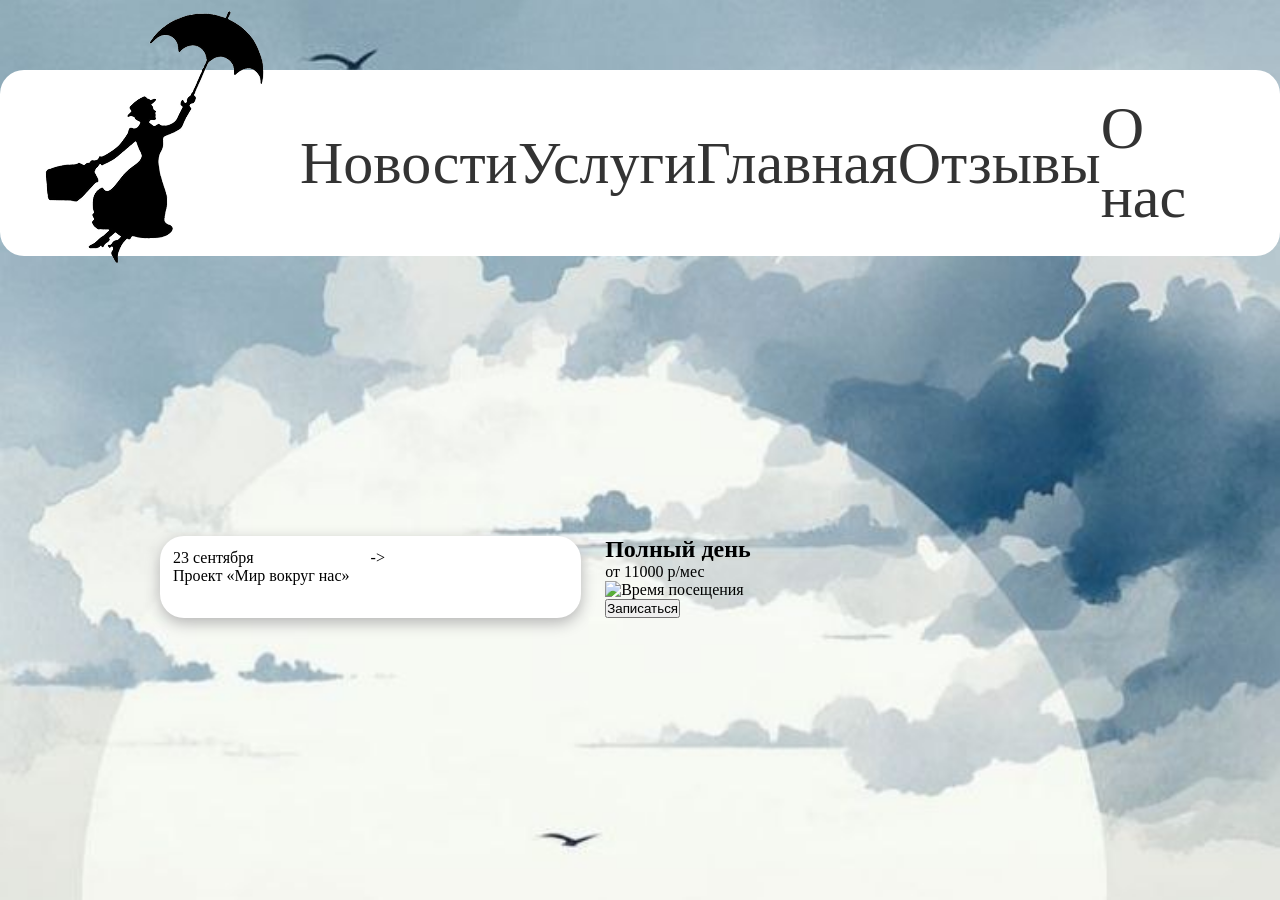
==== index.html @ 0f49af03 "initial commit" ====
<!DOCTYPE html>
<html lang="ru">
<head>
    <meta charset="UTF-8">
    <title>Мерри Поппинс</title>
    <link rel="stylesheet" href="./assets/css/style.css">
</head>
<body>
    <header class="header">
        <a href="/" class="header__logo">
            <img src="./assets/images/logo.png" alt="Логотип">
        </a>
        <nav class="header__nav">
            <a href="/" class="header__links">Новости</a>
            <a href="/" class="header__links">Услуги</a>
            <a href="/" class="header__links">Главная</a>
            <a href="/" class="header__links">Отзывы</a>
            <a href="/" class="header__links">О нас</a>
        </nav>
    </header>
    <main>
        <section class="promo-video">

        </section>
        <section class="event-offer-card">
            <div class="event">
                <div class="event__banner">
                    <div class="event__date">23 сентября</div>
                    <div class="event__link">-></div>
                </div>
                <div class="event__title">
                    Проект «Мир вокруг нас»
                </div>
            </div>
            <article class="offer">
                <div class="offer__content">
                    <div class="offer__text">
                        <h2 class="offer__title">Полный день</h2>
                        <p>от 11000 р/мес</p>
                    </div>
                    <img src="" alt="Время посещения">
                </div>
                <button class="offer__btn">Записаться</button>
            </article>
        </section>
        <section class="event-offer-card">

        </section>
    </main>
</body>
</html>
---- assets/css/style.css ----
@import url("./imports.css");

* {
    box-sizing: border-box;
    margin: 0;
    padding: 0;
}

body {
    background-image: url("../images/background.png");
    background-repeat: no-repeat;
    background-size: cover;
}
.button {
    border: none;
    outline: none;
    background: var(--accent-color);
    padding: 1.5rem;
    border-radius: 24px;
}
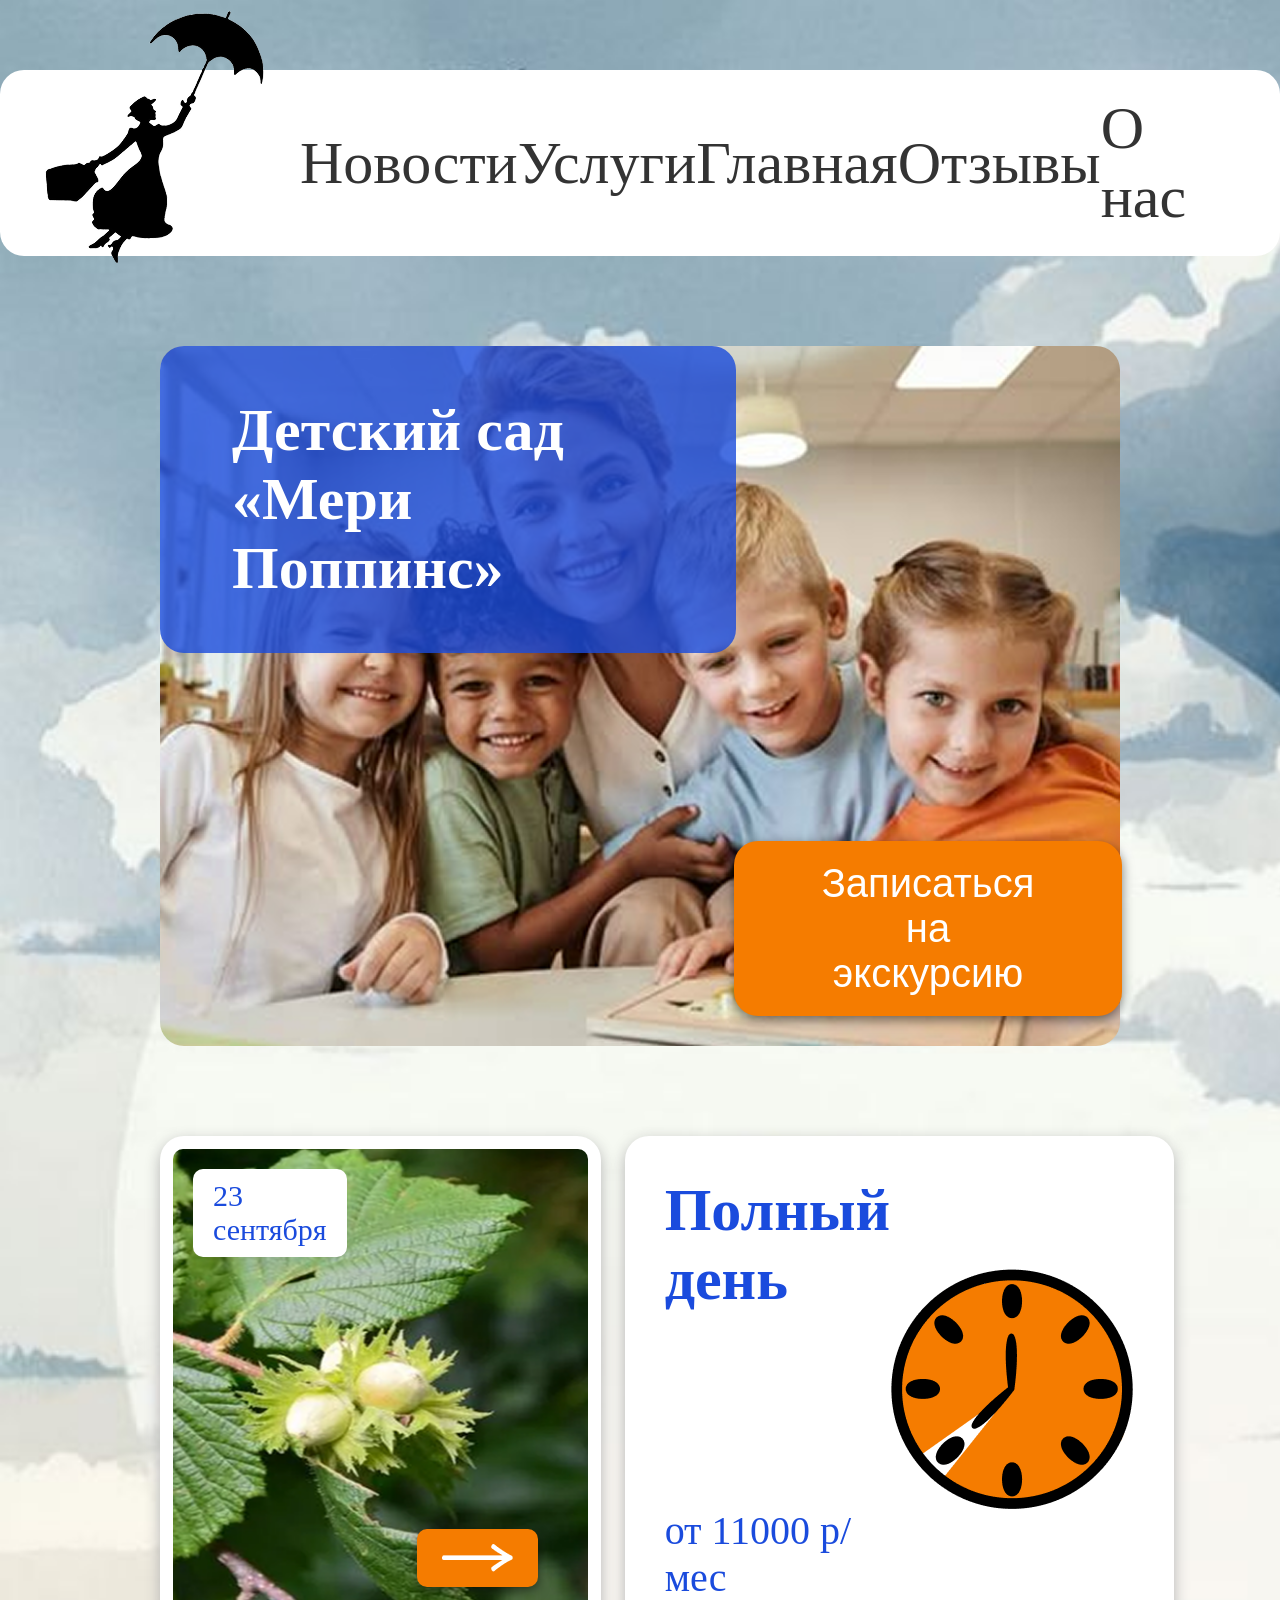
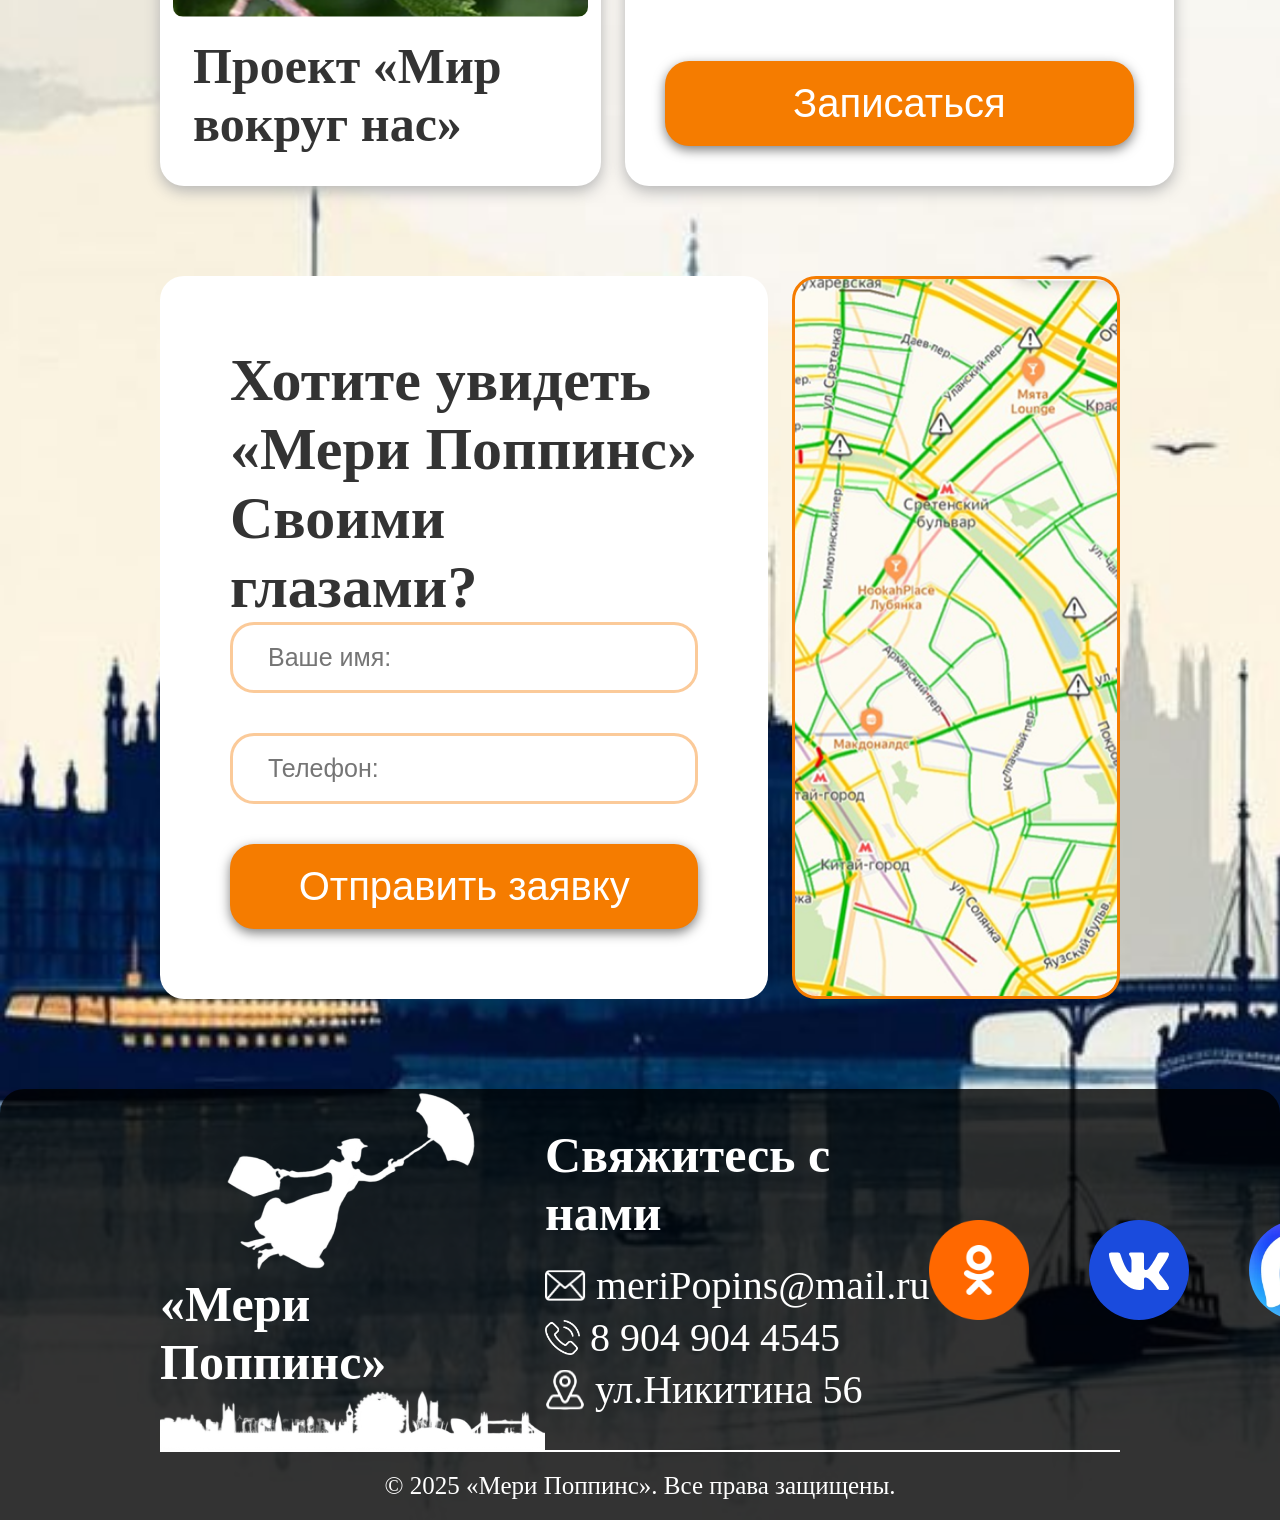
==== commit 8943c076: "add: main page" ====
--- a/index.html
+++ b/index.html
@@ -20,17 +20,30 @@
     </header>
     <main>
         <section class="promo-video">
-
+            <div class="promo-video__container">
+                <div class="promo-video__title">
+                    <h2 class="promo-video__text">Детский сад «Мери Поппинс»</h2>
+                </div>
+                <div class="promo-video__actions">
+                    <button class="promo-video__button button">Записаться на экскурсию</button>
+                </div>
+            </div>
         </section>
         <section class="event-offer-card">
             <div class="event">
                 <div class="event__banner">
-                    <div class="event__date">23 сентября</div>
-                    <div class="event__link">-></div>
+                    <div class="event__container">
+                        <p class="event__date">23 сентября</p>
+                    </div>
+                    <div class="event__actions">
+                        <div class="event__link button">
+                            <img src="/assets/images/event-arrow.png" alt="Ссылка на полное событие">
+                        </div>
+                    </div>
                 </div>
-                <div class="event__title">
+                <h3 class="event__title">
                     Проект «Мир вокруг нас»
-                </div>
+                </h3>
             </div>
             <article class="offer">
                 <div class="offer__content">
@@ -38,14 +51,59 @@
                         <h2 class="offer__title">Полный день</h2>
                         <p>от 11000 р/мес</p>
                     </div>
-                    <img src="" alt="Время посещения">
+                    <img src="/assets/images/clock8-8.png" alt="Время посещения">
                 </div>
-                <button class="offer__btn">Записаться</button>
+                <button class="offer__button button">Записаться</button>
             </article>
         </section>
-        <section class="event-offer-card">
-
+        <section class="contact-form">
+            <div class="contact-form__container">
+                <h2 class="contact-form__title">Хотите увидеть «Мери Поппинс» Своими глазами?</h2>
+                <form class="contact-form__form">
+                    <label>
+                        <input type="text" placeholder="Ваше имя:" required class="contact-form__input input">
+                    </label>
+                    <label>
+                        <input type="text" placeholder="Телефон:" required class="contact-form__input input">
+                    </label>
+                    <button class="contact-form__button button">Отправить заявку</button>
+                </form>
+            </div>
+            <div class="contact-form__map"></div>
         </section>
+        <footer class="footer">
+            <div class="footer__container">
+                <div class="footer__logo">
+                    <img src="/assets/images/footer-logo.png" alt="Логтип">
+                    <h2 class="footer__title">«Мери Поппинс»</h2>
+                    <img src="/assets/images/city-footer.png" alt="Картинка">
+                </div>
+                <div class="footer__text">
+                    <h3 class="footer__subtitle">Свяжитесь с нами</h3>
+                    <div class="footer__contacts">
+                        <div class="footer__contact">
+                            <img src="/assets/icons/mail.svg" alt="Почта">
+                            <p class="footer__contact">meriPopins@mail.ru</p>
+                        </div>
+                        <div class="footer__contact">
+                            <img src="/assets/icons/phone.svg" alt="Телефон">
+                            <p class="footer__contact">8 904 904 4545</p>
+                        </div>
+                        <div class="footer__contact">
+                            <img src="/assets/icons/map.svg" alt="Карта">
+                            <p class="footer__contact">ул.Никитина 56</p>
+                        </div>
+                    </div>
+                </div>
+                <div class="footer__socials">
+                    <img src="/assets/icons/odnoclasniki.svg" alt="Однокласники">
+                    <img src="/assets/icons/vk.svg" alt="ВК">
+                    <img src="/assets/icons/max.svg" alt="Max">
+                </div>
+            </div>
+            <div class="footer__line"></div>
+            <div class="footer__copyright">&copy; 2025 «Мери Поппинс». Все права защищены.</div>
+        </footer>
     </main>
 </body>
 </html>
--- a/assets/css/style.css
+++ b/assets/css/style.css
@@ -14,7 +14,27 @@
 .button {
     border: none;
     outline: none;
+    font-size: var(--size-secondary);
     background: var(--accent-color);
-    padding: 1.5rem;
-    border-radius: 24px;
+    color: var(--background);
+    cursor: pointer;
+    transition: 0.1s;
+    box-shadow: 0 4px 12px rgba(0, 0, 0, 0.5);
+}
+
+.button:hover {
+    opacity: 0.8;
+}
+
+.button:active {
+    background: var(--active);
+}
+
+.input:hover {
+    opacity: 0.8;
+}
+
+.input:focus {
+    outline: none;
+    border: 6px solid rgba(var(--accent-color-rgb), 1);
 }
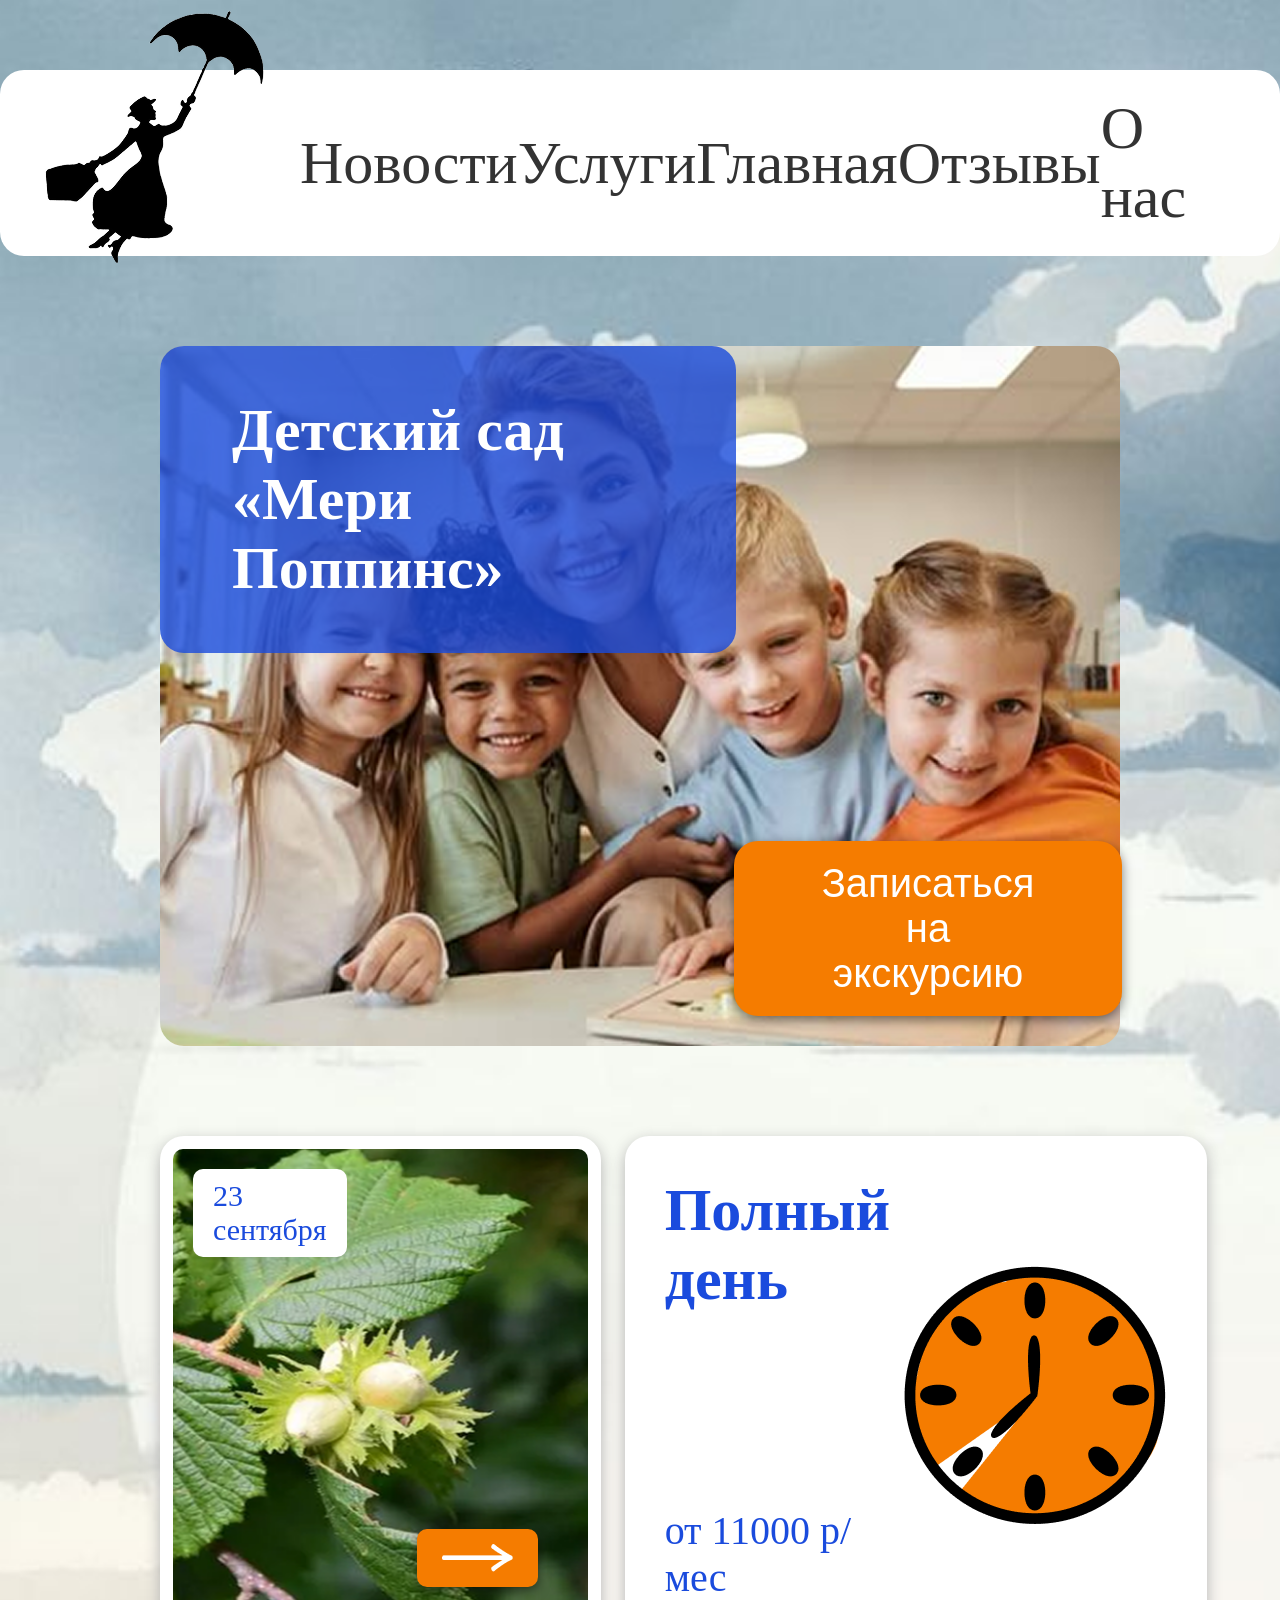
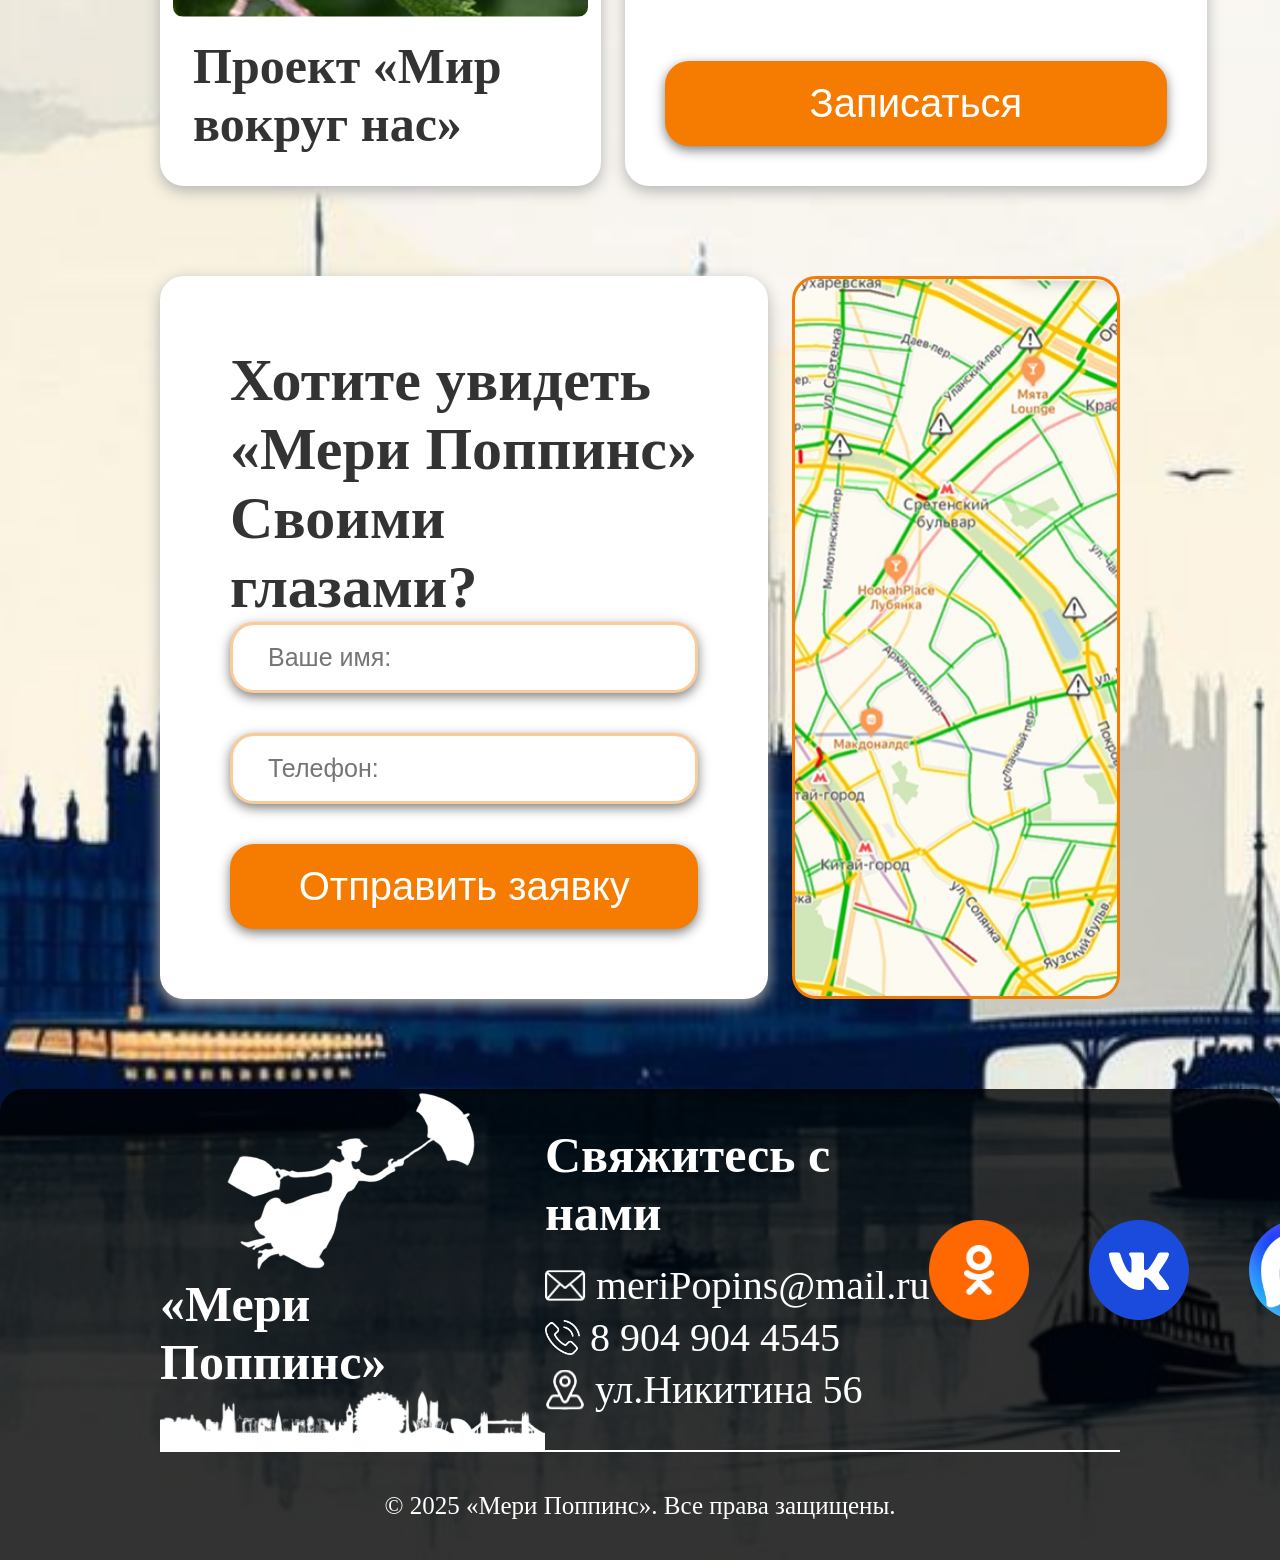
==== commit c19e390d: "add: service page" ====
--- a/index.html
+++ b/index.html
@@ -3,7 +3,7 @@
 <head>
     <meta charset="UTF-8">
     <title>Мерри Поппинс</title>
-    <link rel="stylesheet" href="./assets/css/style.css">
+    <link rel="stylesheet" href="./assets/css/imports.css">
 </head>
 <body>
     <header class="header">
@@ -11,8 +11,8 @@
             <img src="./assets/images/logo.png" alt="Логотип">
         </a>
         <nav class="header__nav">
-            <a href="/" class="header__links">Новости</a>
-            <a href="/" class="header__links">Услуги</a>
+            <a href="index.html" class="header__links">Новости</a>
+            <a href="services.html" class="header__links">Услуги</a>
             <a href="/" class="header__links">Главная</a>
             <a href="/" class="header__links">Отзывы</a>
             <a href="/" class="header__links">О нас</a>
--- a/assets/css/imports.css
+++ b/assets/css/imports.css
@@ -0,0 +1,6 @@
+@import url("./base/style.css");
+@import url("./base/header/header.css");
+@import url("./base/footer/footer.css");
+@import url("./base/offer/offer.css");
+@import url("./index/index-imports.css");
+@import url("./services/servicers-imports.css");
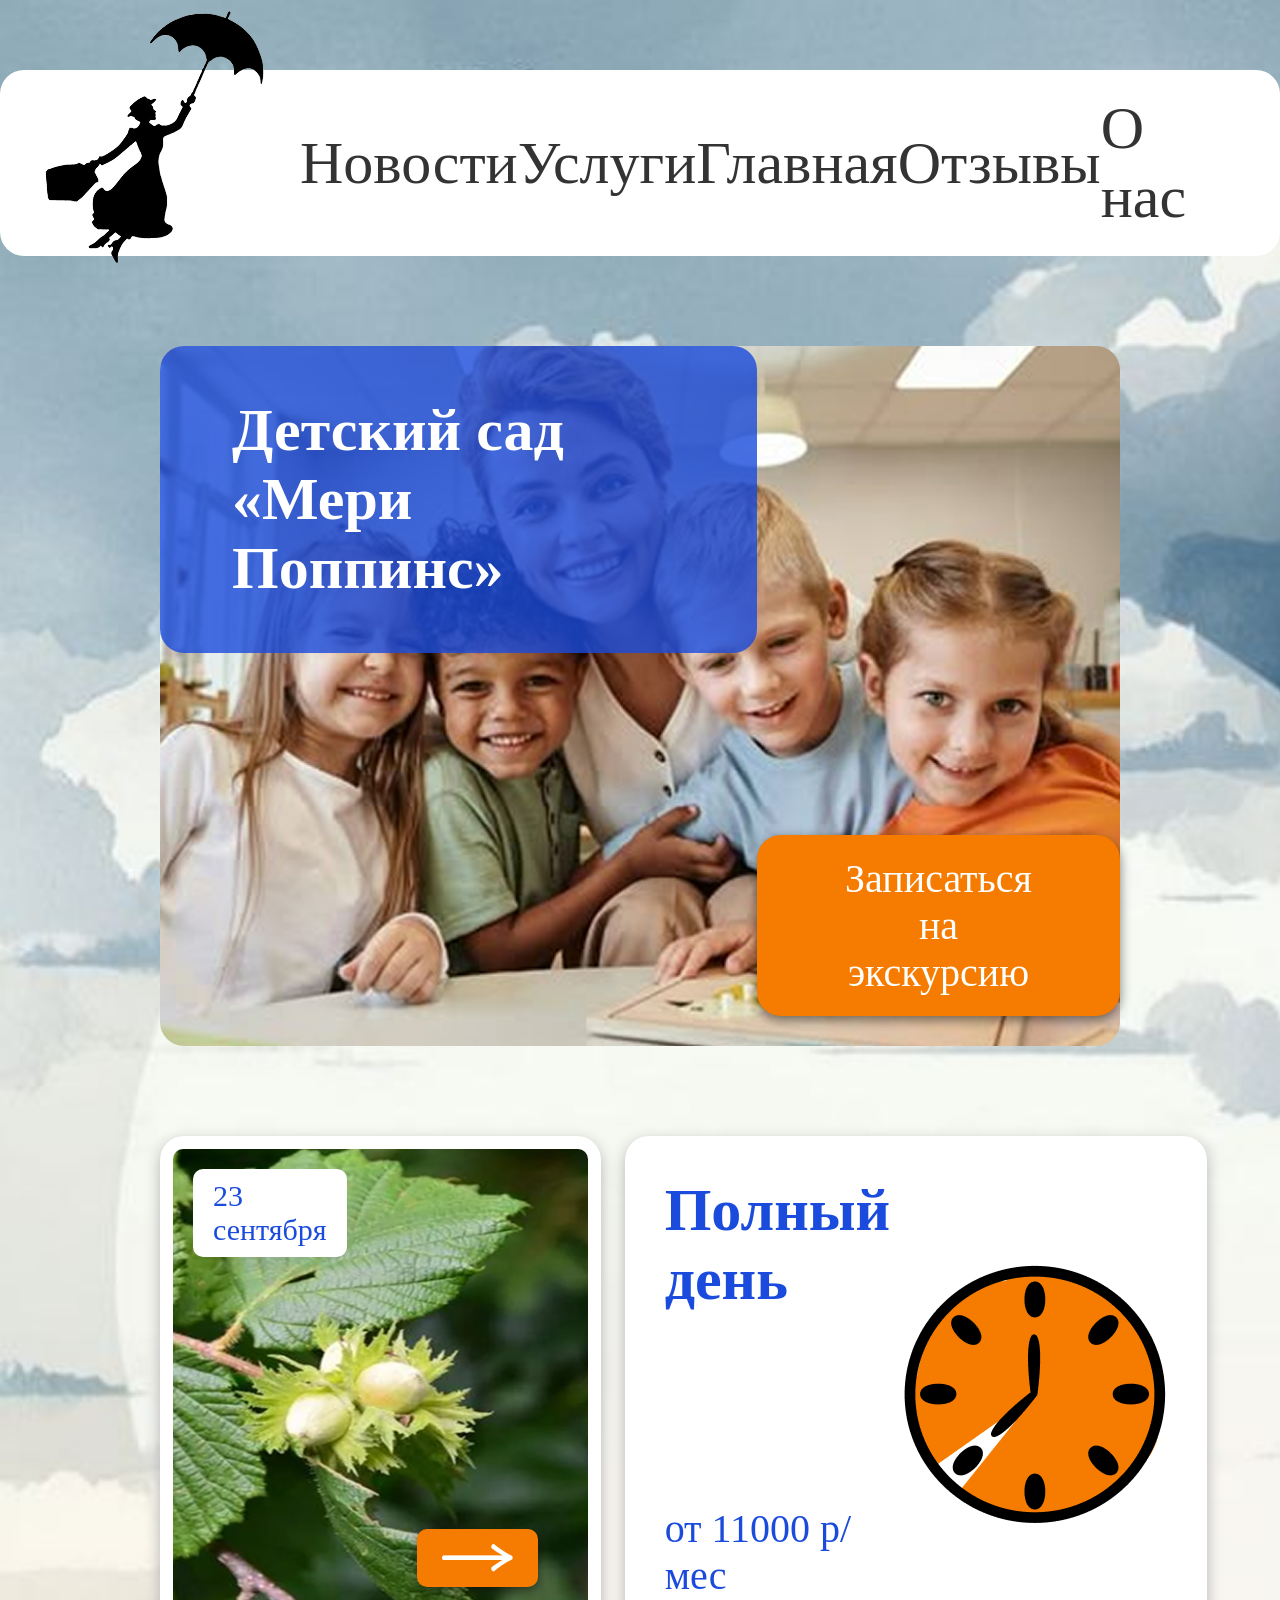
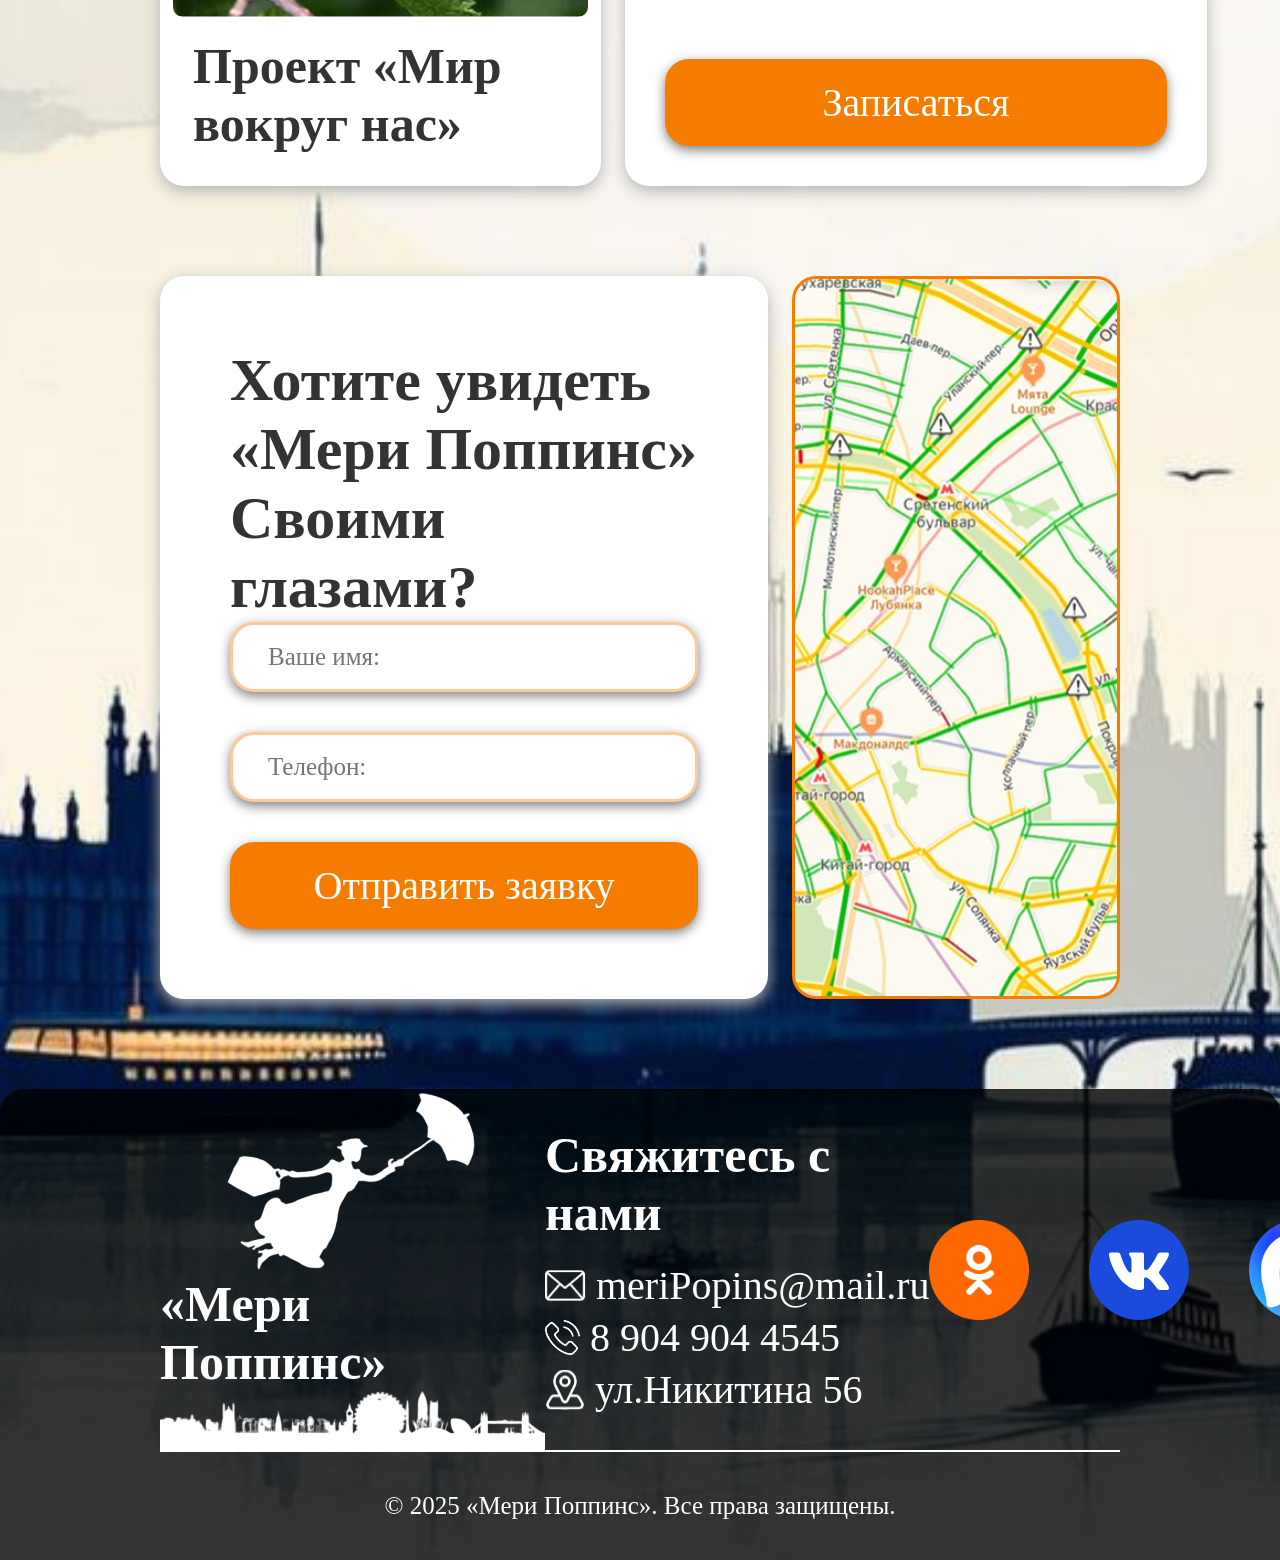
==== commit c4d038df: "add: news page" ====
--- a/index.html
+++ b/index.html
@@ -7,13 +7,13 @@
 </head>
 <body>
     <header class="header">
-        <a href="/" class="header__logo">
+        <a href="index.html" class="header__logo">
             <img src="./assets/images/logo.png" alt="Логотип">
         </a>
         <nav class="header__nav">
-            <a href="index.html" class="header__links">Новости</a>
+            <a href="news.html" class="header__links">Новости</a>
             <a href="services.html" class="header__links">Услуги</a>
-            <a href="/" class="header__links">Главная</a>
+            <a href="index.html" class="header__links">Главная</a>
             <a href="/" class="header__links">Отзывы</a>
             <a href="/" class="header__links">О нас</a>
         </nav>
--- a/assets/css/imports.css
+++ b/assets/css/imports.css
@@ -1,6 +1,8 @@
 @import url("./base/style.css");
 @import url("./base/header/header.css");
 @import url("./base/footer/footer.css");
+@import url("./base/event/event.css");
 @import url("./base/offer/offer.css");
 @import url("./index/index-imports.css");
-@import url("./services/servicers-imports.css");+@import url("./services/servicers-imports.css");
+@import url("./news/news-imports.css");
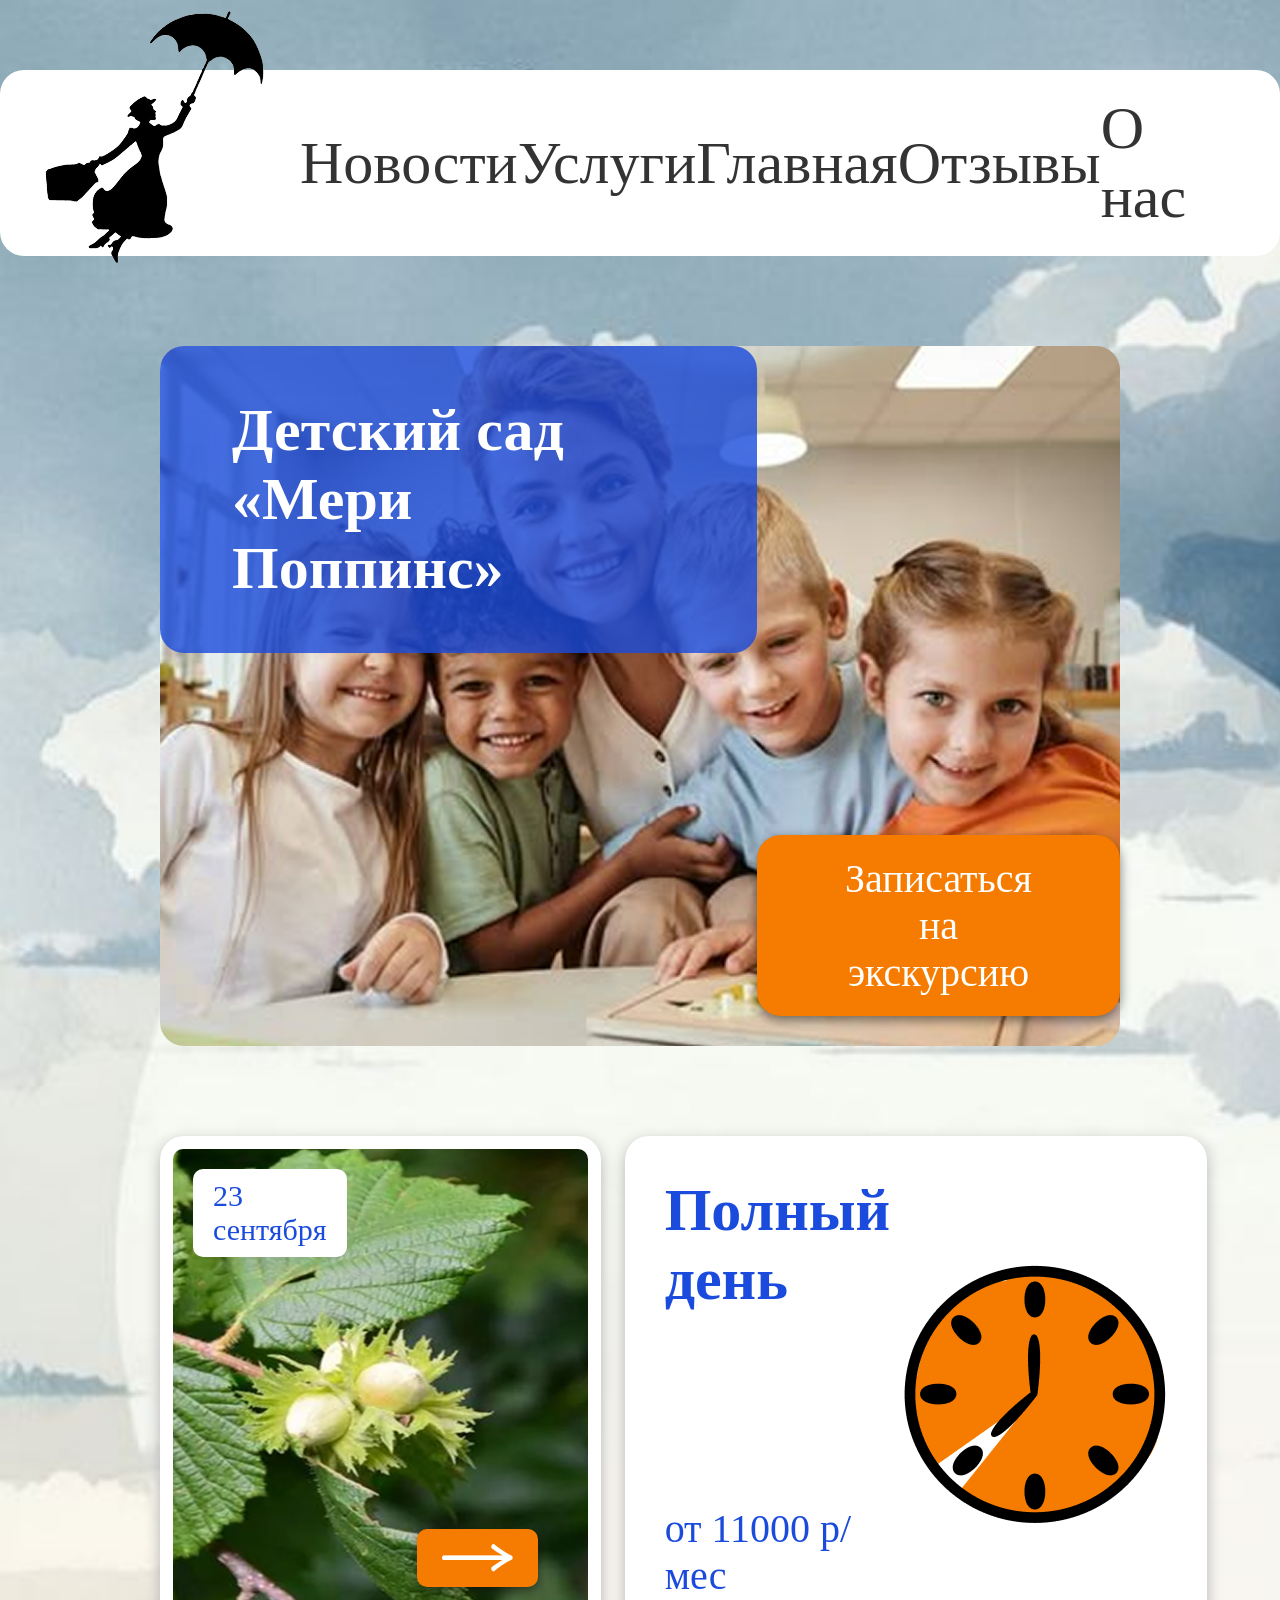
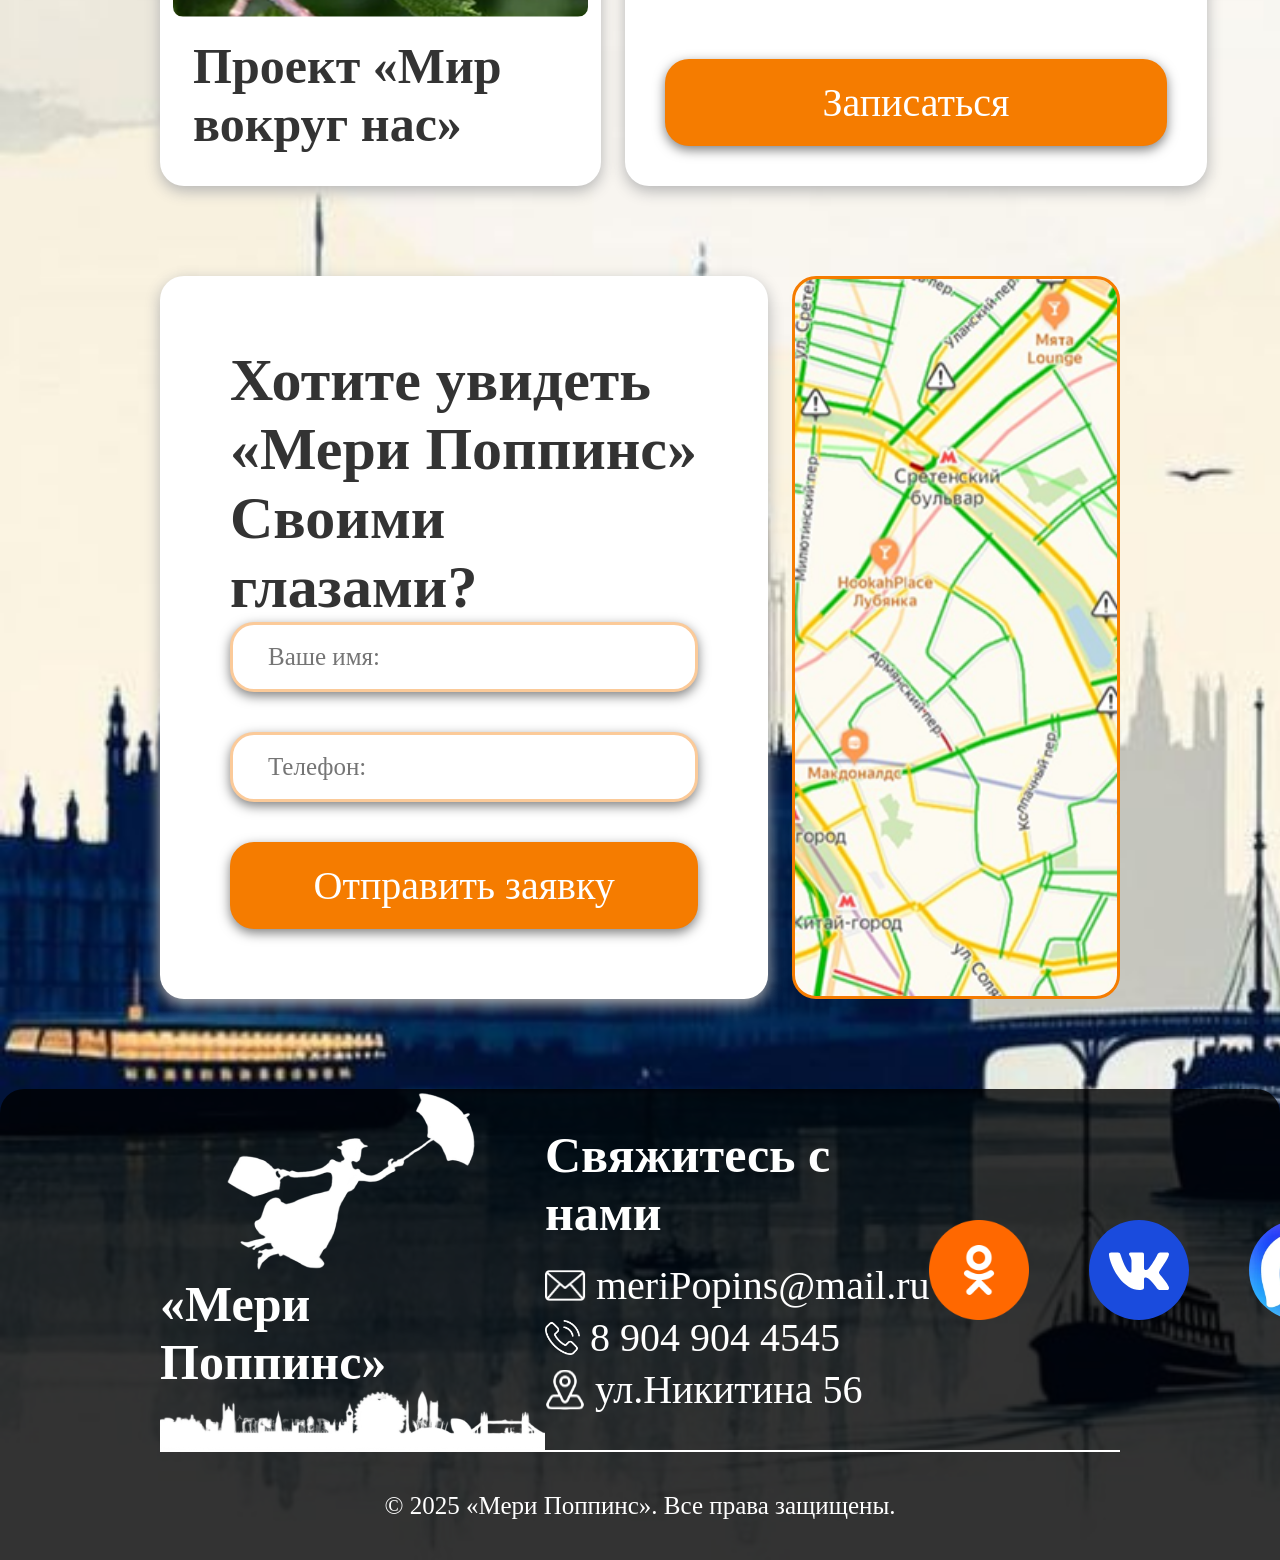
==== commit b998537a: "add: about us page" ====
--- a/index.html
+++ b/index.html
@@ -15,7 +15,7 @@
             <a href="services.html" class="header__links">Услуги</a>
             <a href="index.html" class="header__links">Главная</a>
             <a href="/" class="header__links">Отзывы</a>
-            <a href="/" class="header__links">О нас</a>
+            <a href="about-us.html" class="header__links">О нас</a>
         </nav>
     </header>
     <main>
--- a/assets/css/imports.css
+++ b/assets/css/imports.css
@@ -5,4 +5,5 @@
 @import url("./base/offer/offer.css");
 @import url("./index/index-imports.css");
 @import url("./services/servicers-imports.css");
-@import url("./news/news-imports.css");+@import url("./news/news-imports.css");
+@import url("./about-us/about-us-imports.css");
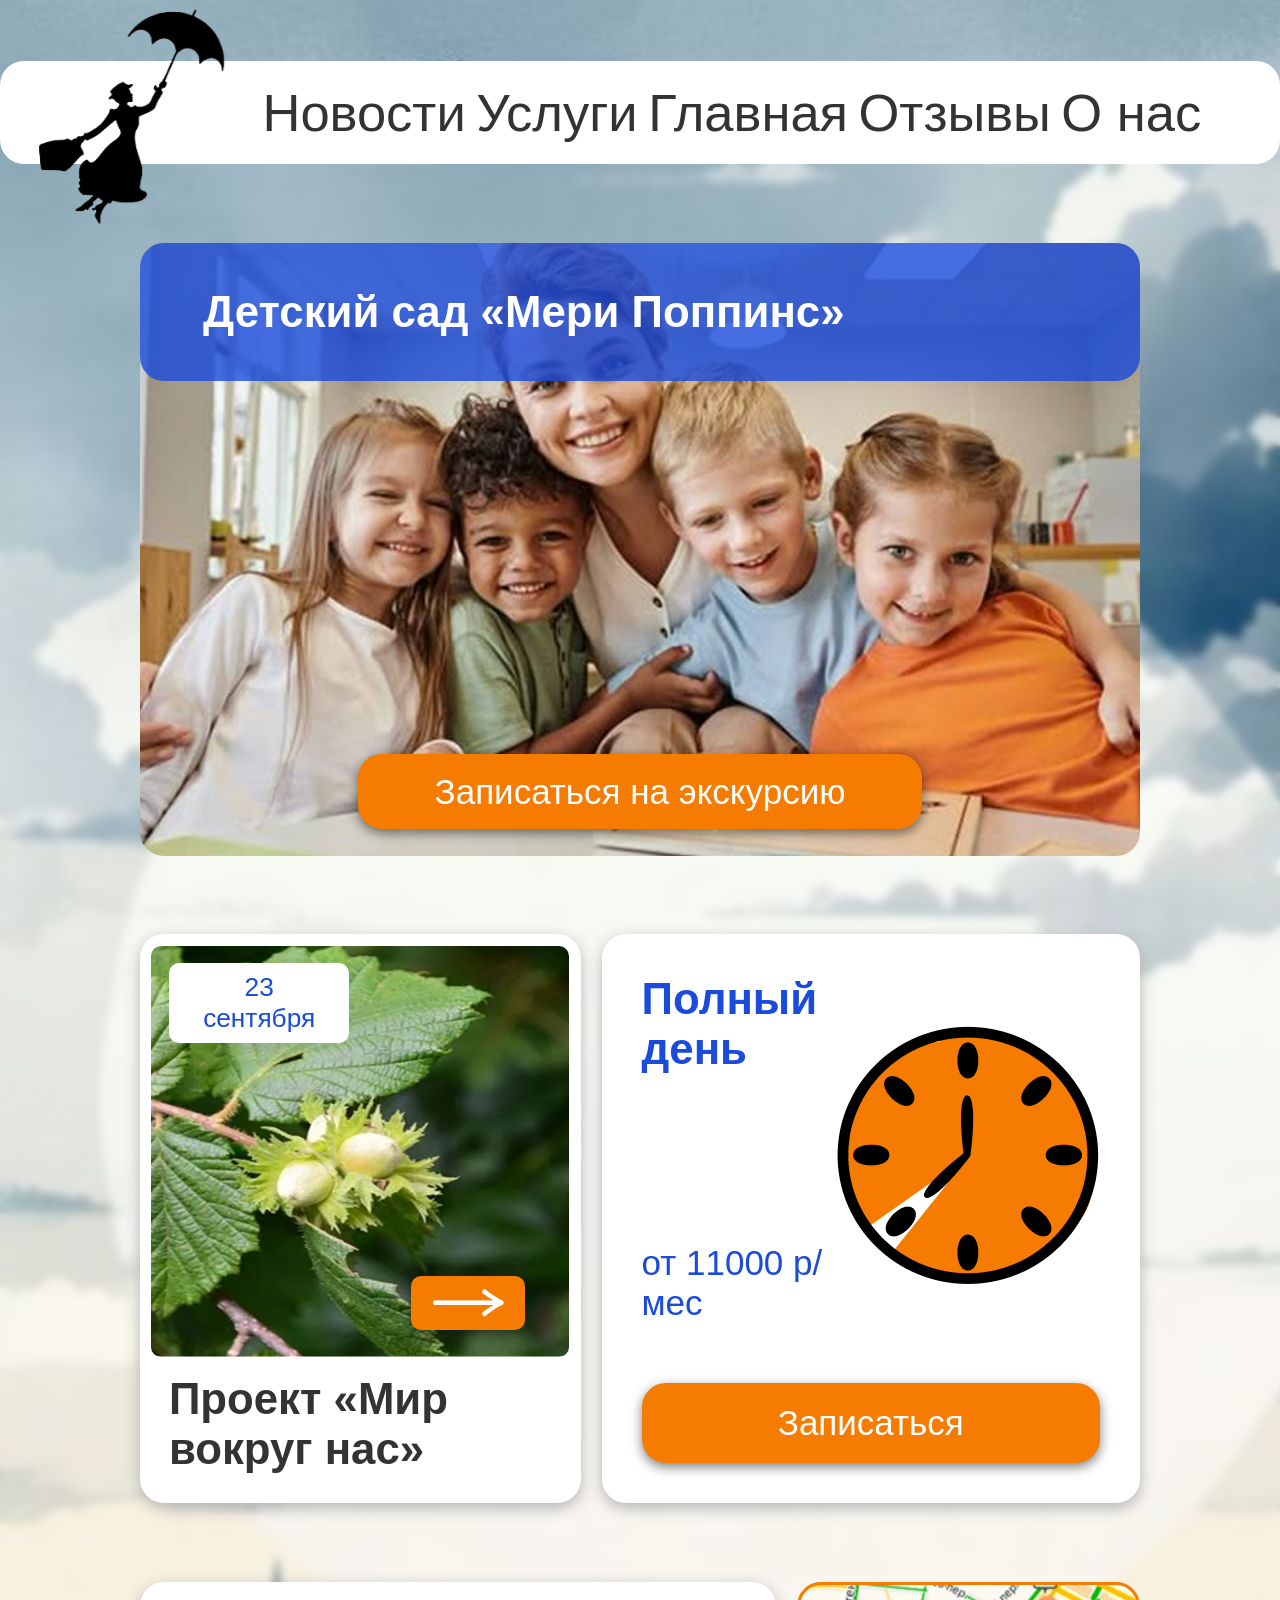
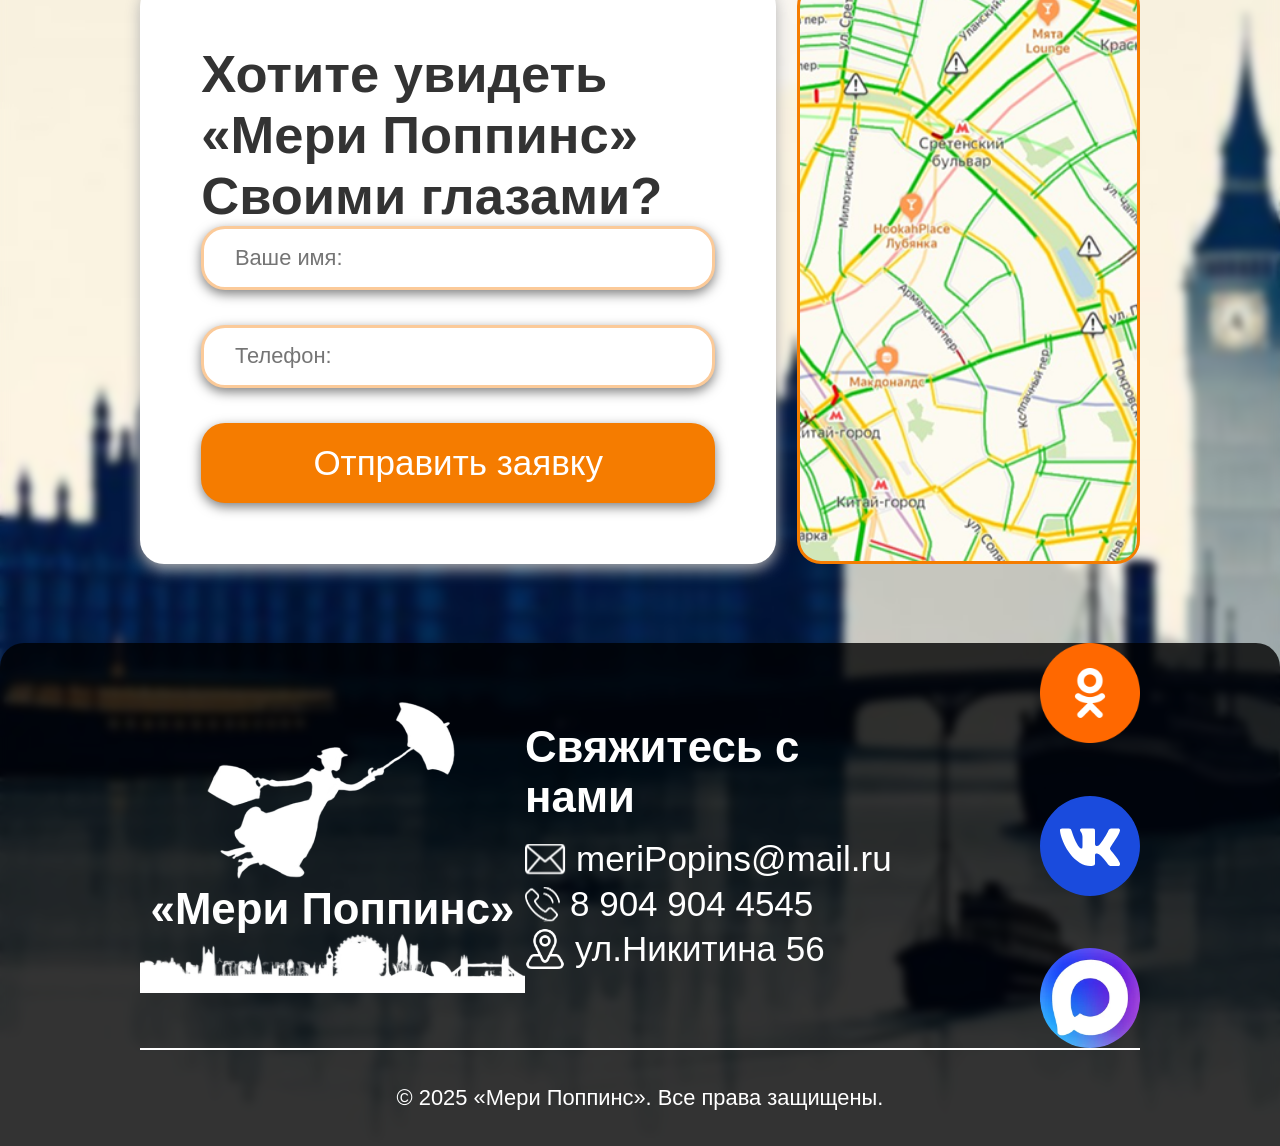
==== commit 94629dc1: "add: adaptive" ====
--- a/index.html
+++ b/index.html
@@ -3,20 +3,23 @@
 <head>
     <meta charset="UTF-8">
     <title>Мерри Поппинс</title>
-    <link rel="stylesheet" href="./assets/css/imports.css">
+    <link rel="stylesheet" href="assets/css/imports.css">
 </head>
 <body>
     <header class="header">
-        <a href="index.html" class="header__logo">
-            <img src="./assets/images/logo.png" alt="Логотип">
+        <a href="index.html">
+            <img src="assets/images/logo.png" alt="Логотип" class="header__logo">
         </a>
         <nav class="header__nav">
             <a href="news.html" class="header__links">Новости</a>
             <a href="services.html" class="header__links">Услуги</a>
             <a href="index.html" class="header__links">Главная</a>
-            <a href="/" class="header__links">Отзывы</a>
+            <a href="reviews.html" class="header__links">Отзывы</a>
             <a href="about-us.html" class="header__links">О нас</a>
         </nav>
+        <div class="header__menu">
+            <img src="assets/icons/burger-menu.svg" alt="Меню">
+        </div>
     </header>
     <main>
         <section class="promo-video">
@@ -37,7 +40,7 @@
                     </div>
                     <div class="event__actions">
                         <div class="event__link button">
-                            <img src="/assets/images/event-arrow.png" alt="Ссылка на полное событие">
+                            <img src="assets/images/event-arrow.png" alt="Ссылка на полное событие">
                         </div>
                     </div>
                 </div>
@@ -51,7 +54,7 @@
                         <h2 class="offer__title">Полный день</h2>
                         <p>от 11000 р/мес</p>
                     </div>
-                    <img src="/assets/images/clock8-8.png" alt="Время посещения">
+                    <img src="assets/images/clock8-8.png" alt="Время посещения">
                 </div>
                 <button class="offer__button button">Записаться</button>
             </article>
@@ -74,31 +77,31 @@
         <footer class="footer">
             <div class="footer__container">
                 <div class="footer__logo">
-                    <img src="/assets/images/footer-logo.png" alt="Логтип">
+                    <img src="assets/images/footer-logo.png" alt="Логтип">
                     <h2 class="footer__title">«Мери Поппинс»</h2>
-                    <img src="/assets/images/city-footer.png" alt="Картинка">
+                    <img src="assets/images/city-footer.png" alt="Картинка">
                 </div>
                 <div class="footer__text">
                     <h3 class="footer__subtitle">Свяжитесь с нами</h3>
                     <div class="footer__contacts">
                         <div class="footer__contact">
-                            <img src="/assets/icons/mail.svg" alt="Почта">
+                            <img src="assets/icons/mail.svg" alt="Почта">
                             <p class="footer__contact">meriPopins@mail.ru</p>
                         </div>
                         <div class="footer__contact">
-                            <img src="/assets/icons/phone.svg" alt="Телефон">
+                            <img src="assets/icons/phone.svg" alt="Телефон">
                             <p class="footer__contact">8 904 904 4545</p>
                         </div>
                         <div class="footer__contact">
-                            <img src="/assets/icons/map.svg" alt="Карта">
+                            <img src="assets/icons/map.svg" alt="Карта">
                             <p class="footer__contact">ул.Никитина 56</p>
                         </div>
                     </div>
                 </div>
                 <div class="footer__socials">
-                    <img src="/assets/icons/odnoclasniki.svg" alt="Однокласники">
-                    <img src="/assets/icons/vk.svg" alt="ВК">
-                    <img src="/assets/icons/max.svg" alt="Max">
+                    <img src="assets/icons/odnoclasniki.svg" alt="Однокласники">
+                    <img src="assets/icons/vk.svg" alt="ВК">
+                    <img src="assets/icons/max.svg" alt="Max">
                 </div>
             </div>
             <div class="footer__line"></div>
--- a/assets/css/imports.css
+++ b/assets/css/imports.css
@@ -6,4 +6,6 @@
 @import url("./index/index-imports.css");
 @import url("./services/servicers-imports.css");
 @import url("./news/news-imports.css");
-@import url("./about-us/about-us-imports.css");+@import url("./about-us/about-us-imports.css");
+@import url("./reviews/reviews-imports.css");
+@import url("./error/error-imports.css");
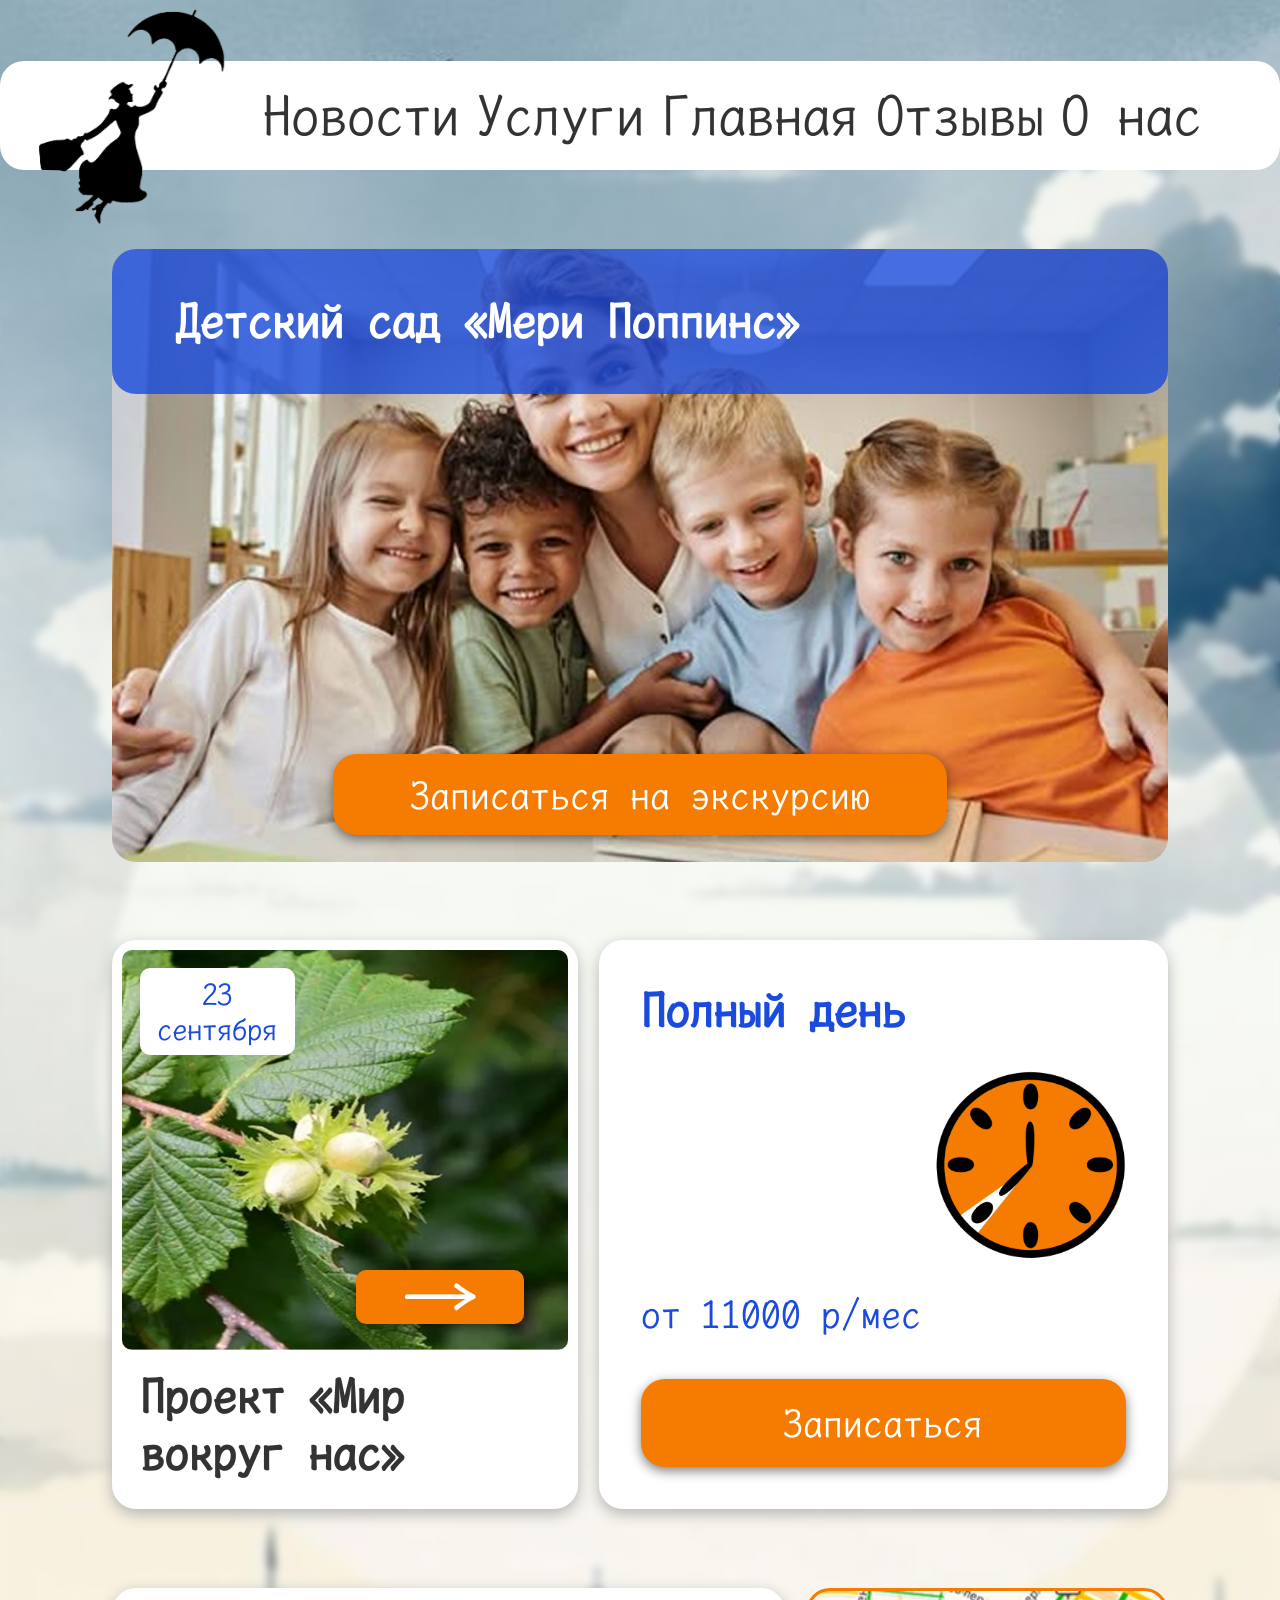
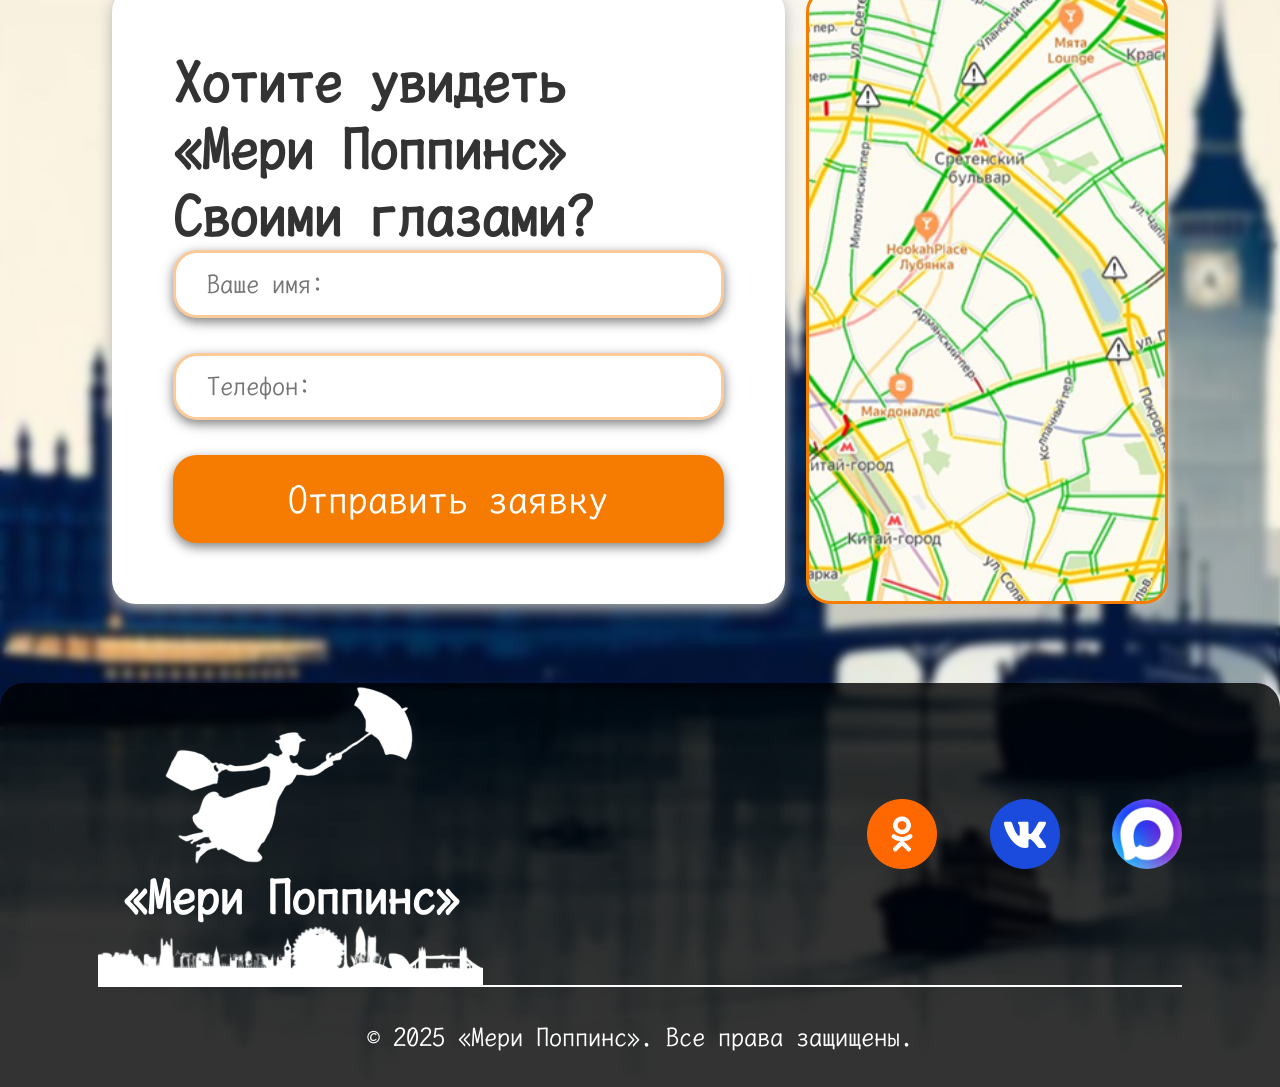
==== commit b00ce8ed: "fix: adaptive" ====
--- a/index.html
+++ b/index.html
@@ -4,6 +4,7 @@
     <meta charset="UTF-8">
     <title>Мерри Поппинс</title>
     <link rel="stylesheet" href="assets/css/imports.css">
+    <meta name="viewport" content="width=device-width, initial-scale=1">
 </head>
 <body>
     <header class="header">
@@ -74,39 +75,39 @@
             </div>
             <div class="contact-form__map"></div>
         </section>
-        <footer class="footer">
-            <div class="footer__container">
-                <div class="footer__logo">
-                    <img src="assets/images/footer-logo.png" alt="Логтип">
-                    <h2 class="footer__title">«Мери Поппинс»</h2>
-                    <img src="assets/images/city-footer.png" alt="Картинка">
-                </div>
-                <div class="footer__text">
-                    <h3 class="footer__subtitle">Свяжитесь с нами</h3>
-                    <div class="footer__contacts">
-                        <div class="footer__contact">
-                            <img src="assets/icons/mail.svg" alt="Почта">
-                            <p class="footer__contact">meriPopins@mail.ru</p>
-                        </div>
-                        <div class="footer__contact">
-                            <img src="assets/icons/phone.svg" alt="Телефон">
-                            <p class="footer__contact">8 904 904 4545</p>
-                        </div>
-                        <div class="footer__contact">
-                            <img src="assets/icons/map.svg" alt="Карта">
-                            <p class="footer__contact">ул.Никитина 56</p>
-                        </div>
+    </main>
+    <footer class="footer">
+        <div class="footer__container">
+            <div class="footer__logo">
+                <img src="assets/images/footer-logo.png" alt="Логтип">
+                <h2 class="footer__title">«Мери Поппинс»</h2>
+                <img src="assets/images/city-footer.png" alt="Картинка">
+            </div>
+            <div class="footer__text">
+                <h3 class="footer__subtitle">Свяжитесь с нами</h3>
+                <div class="footer__contacts">
+                    <div class="footer__contact">
+                        <img src="assets/icons/mail.svg" alt="Почта" class="footer__contact-image">
+                        <p class="footer__contact">meriPopins@mail.ru</p>
+                    </div>
+                    <div class="footer__contact">
+                        <img src="assets/icons/phone.svg" alt="Телефон" class="footer__contact-image">
+                        <p class="footer__contact">8 904 904 4545</p>
+                    </div>
+                    <div class="footer__contact">
+                        <img src="assets/icons/map.svg" alt="Карта" class="footer__contact-image">
+                        <p class="footer__contact">ул.Никитина 56</p>
                     </div>
                 </div>
-                <div class="footer__socials">
-                    <img src="assets/icons/odnoclasniki.svg" alt="Однокласники">
-                    <img src="assets/icons/vk.svg" alt="ВК">
-                    <img src="assets/icons/max.svg" alt="Max">
-                </div>
             </div>
-            <div class="footer__line"></div>
-            <div class="footer__copyright">&copy; 2025 «Мери Поппинс». Все права защищены.</div>
-        </footer>
-    </main>
+            <div class="footer__socials">
+                <img src="assets/icons/odnoclasniki.svg" alt="Однокласники">
+                <img src="assets/icons/vk.svg" alt="ВК">
+                <img src="assets/icons/max.svg" alt="Max">
+            </div>
+        </div>
+        <div class="footer__line"></div>
+        <div class="footer__copyright">&copy; 2025 «Мери Поппинс». Все права защищены.</div>
+    </footer>
 </body>
 </html>
--- a/assets/css/imports.css
+++ b/assets/css/imports.css
@@ -1,11 +1,12 @@
-@import url("./base/style.css");
-@import url("./base/header/header.css");
-@import url("./base/footer/footer.css");
-@import url("./base/event/event.css");
-@import url("./base/offer/offer.css");
-@import url("./index/index-imports.css");
-@import url("./services/servicers-imports.css");
-@import url("./news/news-imports.css");
-@import url("./about-us/about-us-imports.css");
-@import url("./reviews/reviews-imports.css");
-@import url("./error/error-imports.css");+@import url("../fonts/fonts.css");
+@import url("base/index.css");
+@import url("base/header/header.css");
+@import url("base/footer/footer.css");
+@import url("base/event/event.css");
+@import url("base/offer/offer.css");
+@import url("index/index-imports.css");
+@import url("services/services-imports.css");
+@import url("news/news-imports.css");
+@import url("about-us/about-us-imports.css");
+@import url("reviews/reviews-imports.css");
+@import url("error/error-imports.css");
